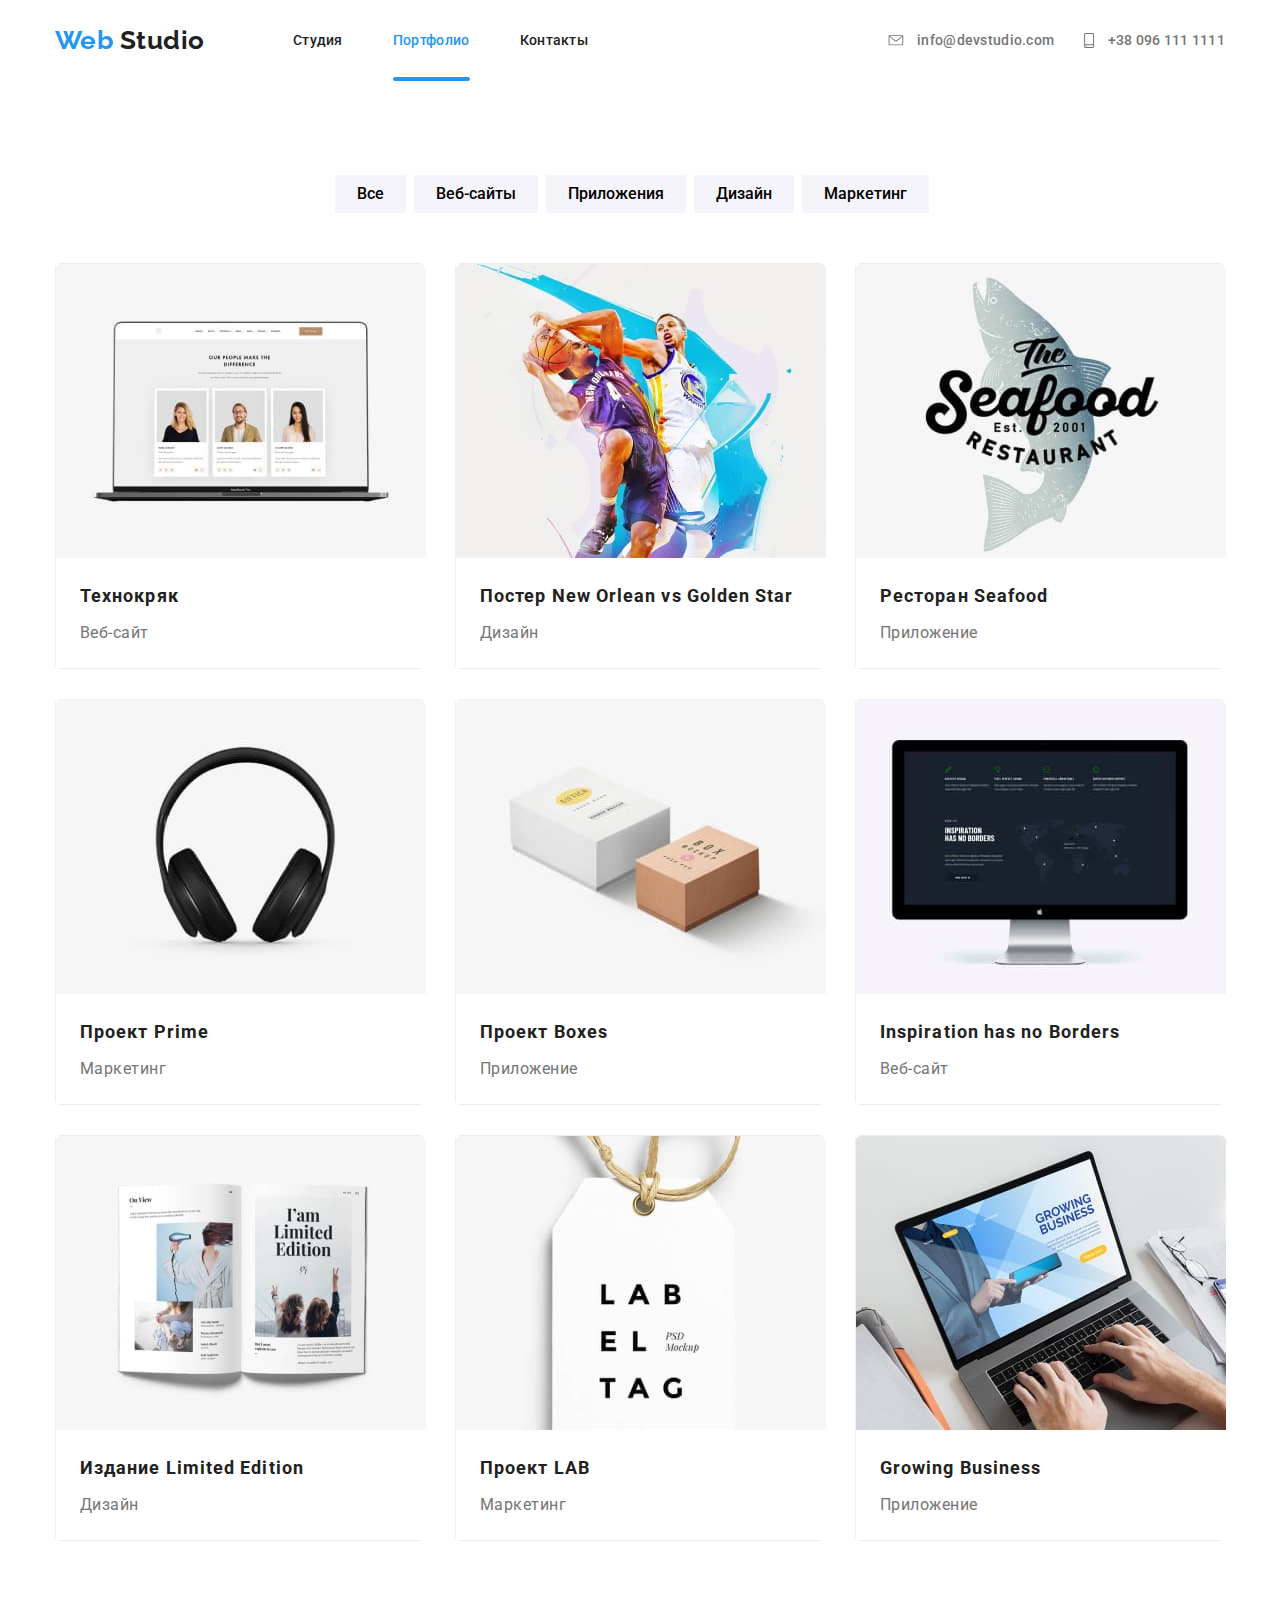
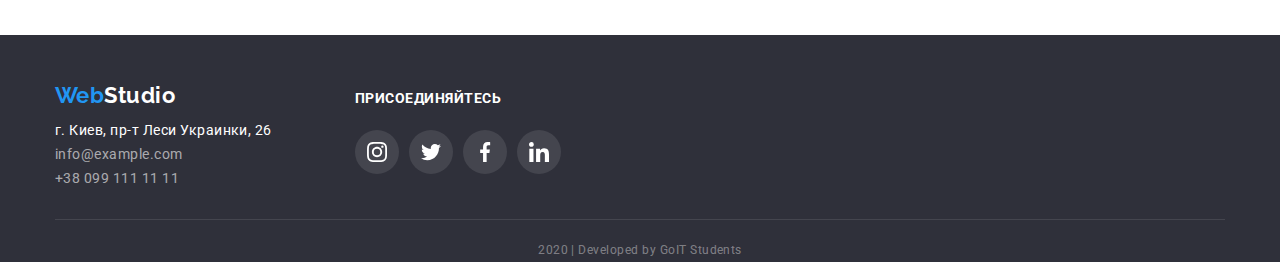
==== portfolio.html @ 840af83f "Create portfolio.html" ====
<!DOCTYPE html>
<html lang="ru">
  <head>
    <meta charset="UTF-8" />
    <meta name="viewport" content="width=device-width, initial-scale=1.0" />
    <title>Document</title>
    <link
      href="https://fonts.googleapis.com/css2?family=Raleway:wght@700&family=Roboto:wght@400;500;700;900&display=swap"
      rel="stylesheet"
    />
    <link
      rel="stylesheet"
      href="https://cdnjs.cloudflare.com/ajax/libs/modern-normalize/0.6.0/modern-normalize.min.css"
    />
    <link rel="stylesheet" href="./css/styles.css" />
  </head>

  <body>
    <!--Шапка проекту-->
    <header class="header">
      <div class="container">
        <div class="navigation">
          <nav class="navigation">
            <a href="" lang="en" class="logo"><span>Web</span> Studio</a>
            <ul class="site-nav">
              <li class="item">
                <a href="./index.html" class="link">Студия</a>
              </li>
              <li class="item">
                <a href="./portfolio.html" class="link current second"
                  >Портфолио
                </a>
              </li>
              <li class="item"><a href="" class="link">Контакты</a></li>
            </ul>
          </nav>
          <address class="address">
            <ul class="comunication">
              <li class="item">
                <a
                  class="link"
                  href="mailto:info@devstudio.com"
                  aria-label="электронная почта"
                  ><svg class="icon" width="16px" height="11px">
                    <use href="./images/symbol-defs.svg#icon-envelope"></use>
                  </svg>
                  info@devstudio.com
                </a>
              </li>
              <li class="item">
                <a
                  class="link"
                  href="tel:+380961111111"
                  aria-label="номер телефона"
                >
                  <svg class="icon" width="10px" height="15px">
                    <use href="./images/symbol-defs.svg#icon-smartphone"></use>
                  </svg>
                  +38 096 111 1111
                </a>
              </li>
            </ul>
          </address>
        </div>
      </div>
    </header>
    <main>
      <!--Фільтри-->
      <section class="filter">
        <div class="container">
          <h1 class="visually-hidden">Фильтры</h1>
          <ul class="filter-list">
            <li class="item"><button class="button">Все</button></li>
            <li class="item"><button class="button">Веб-сайты</button></li>
            <li class="item"><button class="button">Приложения</button></li>
            <li class="item"><button class="button">Дизайн</button></li>
            <li class="item"><button class="button">Маркетинг</button></li>
          </ul>

          <ul class="extended-list">
            <li class="item">
              <a class="link" href=""
                ><img
                  src="./images/imgtechno(1).jpg"
                  alt="ноутбук"
                  width="370"
                  height="294"
                />
                <div class="description">
                  <h2 class="header">Технокряк</h2>
                  <p class="text">Веб-сайт</p>
                </div>

                <p class="text-hover">
                  Технокряк это современная площадка распространения
                  коронавируса. Компании используют эту платформу для цифрового
                  шпионажа и атак на защищённые сервера конкурентов.
                </p></a
              >
            </li>
            <li class="item">
              <a class="link" href=""
                ><img
                  src="./images/imgposter(1).jpg"
                  alt="баскетболист"
                  width="370"
                  height="294"
                />
                <div class="description">
                  <h2 class="header">Постер New Orlean vs Golden Star</h2>
                  <p class="text">Дизайн</p>
                </div>
                <p class="text-hover">
                  Технокряк это современная площадка распространения
                  коронавируса. Компании используют эту платформу для цифрового
                  шпионажа и атак на защищённые сервера конкурентов.
                </p></a
              >
            </li>
            <li class="item">
              <a class="link" href=""
                ><img
                  src="./images/imgseafood(1).jpg"
                  alt="логотип ресторана"
                  width="370"
                  height="294"
                />
                <div class="description">
                  <h2 class="header">Ресторан Seafood</h2>
                  <p class="text">Приложение</p>
                </div>
                <p class="text-hover">
                  Технокряк это современная площадка распространения
                  коронавируса. Компании используют эту платформу для цифрового
                  шпионажа и атак на защищённые сервера конкурентов.
                </p></a
              >
            </li>
            <li class="item">
              <a class="link" href=""
                ><img
                  src="./images/imgproject(1).jpg"
                  alt="наушники"
                  width="370"
                  height="294"
                />
                <div class="description">
                  <h2 class="header">Проект Prime</h2>
                  <p class="text">Маркетинг</p>
                </div>
                <p class="text-hover">
                  Технокряк это современная площадка распространения
                  коронавируса. Компании используют эту платформу для цифрового
                  шпионажа и атак на защищённые сервера конкурентов.
                </p></a
              >
            </li>
            <li class="item">
              <a class="link" href=""
                ><img
                  src="./images/imgboxes(1).jpg"
                  alt="коробки"
                  width="370"
                  height="294"
                />
                <div class="description">
                  <h2 class="header">Проект Boxes</h2>
                  <p class="text">Приложение</p>
                </div>
                <p class="text-hover">
                  Технокряк это современная площадка распространения
                  коронавируса. Компании используют эту платформу для цифрового
                  шпионажа и атак на защищённые сервера конкурентов.
                </p></a
              >
            </li>
            <li class="item">
              <a class="link" href=""
                ><img
                  src="./images/imginspiration(1).jpg"
                  alt="монитор"
                  width="370"
                  height="294"
                />
                <div class="description">
                  <h2 class="header">Inspiration has no Borders</h2>
                  <p class="text">Веб-сайт</p>
                </div>
                <p class="text-hover">
                  Технокряк это современная площадка распространения
                  коронавируса. Компании используют эту платформу для цифрового
                  шпионажа и атак на защищённые сервера конкурентов.
                </p></a
              >
            </li>
            <li class="item">
              <a class="link" href=""
                ><img
                  src="./images/imgedition(1).jpg"
                  alt="издание"
                  width="370"
                  height="294"
                />
                <div class="description">
                  <h2 class="header">Издание Limited Edition</h2>
                  <p class="text">Дизайн</p>
                </div>
                <p class="text-hover">
                  Технокряк это современная площадка распространения
                  коронавируса. Компании используют эту платформу для цифрового
                  шпионажа и атак на защищённые сервера конкурентов.
                </p></a
              >
            </li>
            <li class="item">
              <a class="link" href=""
                ><img
                  src="./images/imglab(1).jpg"
                  alt="лейбл"
                  width="370"
                  height="294"
                />
                <div class="description">
                  <h2 class="header">Проект LAB</h2>
                  <p class="text">Маркетинг</p>
                </div>
                <p class="text-hover">
                  Технокряк это современная площадка распространения
                  коронавируса. Компании используют эту платформу для цифрового
                  шпионажа и атак на защищённые сервера конкурентов.
                </p></a
              >
            </li>
            <li class="item">
              <a class="link" href=""
                ><img
                  src="./images/imgbussines(1).jpg"
                  alt="работа за компьютером"
                  width="370"
                  height="294"
                />
                <div class="description">
                  <h2 class="header">Growing Business</h2>
                  <p class="text">Приложение</p>
                </div>
                <p class="text-hover">
                  Технокряк это современная площадка распространения
                  коронавируса. Компании используют эту платформу для цифрового
                  шпионажа и атак на защищённые сервера конкурентов.
                </p></a
              >
            </li>
          </ul>
        </div>
      </section>
    </main>
    <footer class="footer">
      <div class="container">
        <div class="footer-up">
          <a href="" lang="en" class="logo"><span>Web</span>Studio</a>
          <h2 class="footer-call">присоединяйтесь</h2>
        </div>
        <div class="footer-middle">
          <address class="address">
            г. Киев, пр-т Леси Украинки, 26
            <ul class="footer-nav">
              <li>
                <a href="mailto:info@example.com" class="footer-link"
                  >info@example.com</a
                >
              </li>
              <li>
                <a href="tell:+380991111111" class="footer-link"
                  >+38 099 111 11 11</a
                >
              </li>
            </ul>
          </address>

          <ul class="social-links">
            <li class="item">
              <a class="link" href="" aria-label="ссылка на инстаграм">
                <svg class="icon" width="20px" hight="20px">
                  <use href="./images/symbol-defs.svg#icon-instagram"></use>
                </svg>
              </a>
            </li>
            <li class="item">
              <a class="link" href="" aria-label="ссылка на твиттер">
                <svg class="icon" width="20px" hight="20px">
                  <use href="./images/symbol-defs.svg#icon-twitter"></use>
                </svg>
              </a>
            </li>
            <li class="item">
              <a class="link" href="" aria-label="ссылка на фейсбук">
                <svg class="icon" width="20px" hight="20px">
                  <use href="./images/symbol-defs.svg#icon-facebook"></use>
                </svg>
              </a>
            </li>
            <li class="item">
              <a class="link" href="" aria-label="ссылка на линкедин">
                <svg class="icon" width="20px" hight="20px">
                  <use href="./images/symbol-defs.svg#icon-linkedin"></use>
                </svg>
              </a>
            </li>
          </ul>
        </div>

        <p class="footer-developer">2020 | Developed by GoIT Students</p>
      </div>
    </footer>
  </body>
</html>
---- css/styles.css ----
/*Основний колір тексту #212121*/
/*Другорядний колір тексту #757575*/
/* білий колір #FFFFFF */
/* колір акценту #2196F3 */
/* колір футера тексту rgba(255, 255, 255, 0.6) */
/* Другорядний колір фону #F5F4FA*/
/* Колір фону футера #2F303A */
:root {
  --primery-text-color: #212121;
  --section-text-color: #757575;
  --accent-color: #2196f3;
  --primery-bcg-color: #ffffff;
  --footer-bcg-color: #2f303a;
}
html {
  box-sizing: border-box;
  line-height: 0;
}
*,
*::before,
*::after {
  box-sizing: inherit;
}
.container {
  width: 1200px;
  margin-left: auto;
  margin-right: auto;
  padding-left: 15px;
  padding-right: 15px;
}
body {
  background-color: var(--primery-bcg-color);
  color: var(--primery-text-color);

  font-family: Roboto, sans-serif;
  letter-spacing: 0.03em;
}
a {
  color: inherit;
  text-decoration: none;
  margin: 0;
  padding: 0;
  border: none;
  box-shadow: none;
}
ul {
  list-style: none;
  margin: 0;
  padding: 0;
}
img {
  height: auto;
}
.visually-hidden {
  position: absolute;
  width: 1px;
  height: 1px;
  border: 0;
  margin: -1px;
  padding: 0;
  clip: rect(0 0 0 0);
  overflow: hidden;
}
.header {
  position: relative;
}
.navigation {
  display: flex;
  align-items: center;
}
.logo {
  font-family: Raleway, sans-serif;
  font-weight: 700;
  font-size: 26px;
  line-height: 1.2;
  width: 153px;
  margin-right: 85px;
  padding-top: 25px;
  padding-bottom: 25px;
}
.logo span {
  color: var(--accent-color);
}
.navigation .address {
  font-style: normal;
  margin-left: auto;
}
.site-nav {
  font-weight: 500;
  font-size: 14px;
  line-height: 1.14;
  letter-spacing: 0.02em;

  display: flex;
}

.site-nav .item {
  margin-right: 50px;
}
.site-nav .item:last-child {
  margin-right: 0px;
}
.site-nav .link:hover,
.site-nav .link:focus {
  color: var(--accent-color);
}
.site-nav .link.current {
  color: var(--accent-color);
  display: flex;
  justify-content: center;
}
.link.current.first {
  width: 49px;
}
.link.current.second {
  width: 77px;
}
.site-nav .link.current::after {
  position: absolute;
  bottom: 0;
  display: block;
  background-repeat: no-repeat;
  content: "";
  height: 4px;
}
.first::after {
  width: 47px;
  background-image: url(./../images/hover1.svg);
}
.second::after {
  width: 77px;
  background-image: url(./../images/hover2.svg);
}

.comunication {
  color: var(--section-text-color);

  font-weight: 500;
  font-size: 14px;
  line-height: 1.14;
  letter-spacing: 0.02em;
  display: flex;
}
.comunication .item {
  margin-right: 30px;
}
.comunication .item:last-child {
  margin-right: 0px;
}

.comunication .link:hover,
.comunication .link:focus {
  color: var(--accent-color);
}
.comunication .icon {
  fill: currentColor;
  margin-right: 10px;
  vertical-align: middle;
}

h1,
h2,
h3 {
  margin: 0;
}
h2 {
  font-weight: 700;
  font-size: 36px;
  line-height: 1.17;
  text-align: center;
}
p {
  margin: 0;
}
.main {
  height: 600px;
  max-width: 1600px;
  margin-left: auto;
  margin-right: auto;
  padding-bottom: 94px;
  background-color: rgba(47, 48, 58, 0.8);
  background-image: linear-gradient(
      to right,
      rgba(47, 48, 58, 0.8),
      rgba(47, 48, 58, 0.8)
    ),
    url("../images/Header\ img\(1\).jpg");
}
.main-content {
  text-align: center;
  padding-top: 200px;
}
.main-title {
  color: #ffffff;

  font-weight: 900;
  font-size: 44px;
  line-height: 1.36;

  letter-spacing: 0.06em;
  text-transform: uppercase;
  height: 104px;

  margin-bottom: 46px;
}

.main-button {
  background-color: var(--accent-color);
  color: #ffffff;

  font-weight: 700;
  font-size: 16px;
  line-height: 1.88;

  letter-spacing: 0.06em;
  height: 50px;
  min-width: 200px;
  padding: 10px 32px;
  border-radius: 4px;
  border: 0;
}
.recipe-success {
  padding-top: 94px;
}
.recipe-success .list {
  display: flex;
  border-bottom-width: 1px;
  border-bottom-style: solid;
  border-bottom-color: #ececec;
  padding-bottom: 94px;
}
.recipe-success .item {
  width: 270px;
  margin-right: 30px;
}

.recipe-success .item:last-child {
  margin-right: 0px;
}
.recipe-success .button {
  height: 120px;
  background: #f5f4fa;
  border-radius: 4px;
  padding: 25px 100px;
}
.recipe-success .icon {
  width: 70px;
  height: 70px;
}

.recipe-success .header {
  font-weight: 700;
  font-size: 14px;
  line-height: 1.14;
  text-transform: uppercase;
  padding-top: 30px;
  margin-bottom: 10px;
}
.recipe-success .text {
  color: var(--section-text-color);

  font-size: 14px;
  line-height: 1.71;
}

.activity {
  padding-top: 94px;
  padding-bottom: 94px;
}
.activity-img {
}
.activity .title {
  margin-bottom: 50px;
}
.activity-list {
  display: flex;
}
.activity .item {
  position: relative;
  height: 294px;
  width: 370px;
  text-align: center;
  margin-right: 30px;
}
.activity .item:last-child {
  margin-right: 0;
}

.activity-text {
  position: absolute;
  bottom: 0;

  background: rgba(47, 48, 58, 0.8);
  color: #ffffff;

  font-weight: 700;
  font-size: 14px;
  line-height: 1.14;
  text-transform: uppercase;
  border-radius: 0px 0px 4px 4px;
  border: 0;
  width: 370px;
  height: 70px;
  padding-top: 27px;
  padding-bottom: 27px;
}
.command-player {
  background: #f5f4fa;
  padding-top: 94px;
  padding-bottom: 94px;
}
.command-player .list {
  margin-top: 50px;
  display: flex;
}

.command-player .item {
  margin-right: 30px;
  text-align: center;
  background-color: #ffffff;
  box-shadow: 0px 2px 1px rgba(0, 0, 0, 0.2), 0px 1px 1px rgba(0, 0, 0, 0.14),
    0px 1px 3px rgba(0, 0, 0, 0.12);
}
.command-player .item:last-child {
  margin-right: 0px;
}
.command-player .name {
  font-weight: 500;
  font-size: 16px;
  line-height: 1.19;

  margin-top: 30px;
  margin-bottom: 10px;
}
.command-player .text {
  color: var(--section-text-color);

  font-size: 16px;
  line-height: 1.19;
  padding-bottom: 16px;
}
.command-player .social-links {
  display: flex;
  width: 206px;
  margin-left: auto;
  margin-right: auto;

  padding-bottom: 24px;
}
.command-player .social-links .item {
  margin-left: auto;
  margin-right: auto;
  box-shadow: none;
}

.command-player .social-links .link {
  display: inline-block;
  width: 44px;
  height: 44px;
  margin-right: 10px;
  padding-top: 12px;
  fill: #afb1b8;
}
.command-player .social-links .link:hover,
.command-player .social-links .link:focus {
  background-color: var(--accent-color);
  border-radius: 50%;
  fill: #ffffff;
}

.command-player .social-links .icon {
  height: 20px;
}

.clients {
  margin-top: 94px;
  margin-bottom: 94px;
}
.clients .header {
  margin-bottom: 50px;
}
.clients-list {
  display: flex;
}
.clients-list .item {
  margin-right: 30px;
}

.clients-list .item:last-child {
  margin-right: 0;
}
.clients-list .link {
  display: flex;
  justify-content: center;
  align-items: center;

  border: 1px solid #afb1b8;
  border-radius: 4px;
  width: 175px;
  height: 90px;
  fill: #afb1b8;
}
.clients-list .link:hover,
.clients-list .link:focus {
  border-color: var(--accent-color);
  fill: var(--accent-color);
}

footer {
  background-color: var(--footer-bcg-color);
  color: #ffffff;

  font-size: 14px;
  line-height: 1.7;
}
.footer-up {
  display: flex;
}
.footer-middle {
  display: flex;
}
.footer .logo {
  font-size: 22px;
  line-height: 1.18;
  width: 129px;
  margin-right: 171px;

  padding-top: 48px;
  padding-bottom: 0;
}
.footer > span {
  color: var(--accent-color);
}

.footer .address {
  font-style: normal;

  width: 231px;
  padding-top: 10px;
  margin-bottom: 28px;
}
.footer-nav {
  color: rgba(255, 255, 255, 0.6);
}

.footer .social-links {
  display: flex;
  margin-top: 21px;
  margin-left: 69px;
  width: 206px;
}

.footer .social-links .item {
  margin-right: 10px;
}
.footer .social-links .item:last-child {
  margin-right: 0;
}
.footer .social-links .link {
  display: flex;
  justify-content: center;

  background: rgba(255, 255, 255, 0.1);
  border-radius: 50%;
  width: 44px;
  height: 44px;
  fill: #ffffff;
}
.footer .social-links .link:hover,
.footer .social-links .link:focus {
  background: var(--accent-color);
}

.footer-call {
  font-size: 14px;
  line-height: 1.14;
  text-transform: uppercase;
  padding-top: 56px;
}

.footer-developer {
  color: rgba(255, 255, 255, 0.4);

  font-size: 12px;
  line-height: 2;
  text-align: center;
  padding-top: 18px;
  border-top-width: 1px;
  border-top-style: solid;
  border-top-color: rgba(255, 255, 255, 0.1);
}
.filter {
  padding-top: 94px;
  padding-bottom: 94px;
}
.filter-list {
  display: flex;
  width: 611px;
  margin-left: auto;
  margin-right: auto;
  padding-bottom: 50px;
}
.filter-list .item {
  margin-right: 8px;
}
.filter-list .item:last-child {
  margin-right: 0;
}

.filter .button {
  background-color: #f5f4fa;
  height: 38px;

  font-family: Roboto, sans-serif;
  font-weight: 500;
  font-size: 16px;
  line-height: 1.62;
  text-align: center;
  border: 0;

  padding: 6px 22px;
}
.filter .button:hover,
.filter .button:focus {
  background-color: var(--accent-color);
  color: #ffffff;
}

.extended-list {
  display: flex;

  flex-wrap: wrap;
}
.extended-list .item {
  width: 370px;
  margin-right: 30px;
  margin-bottom: 30px;
}
.extended-list .item:nth-child(3n) {
  margin-right: 0;
}
.extended-list .item:nth-last-child(-n + 3) {
  margin-bottom: 0;
}
.extended-list .link {
  display: block;
  width: 370px;
  border: 1px solid #eeeeee;
  border-radius: 5px;
}
.extended-list .link:hover {
  box-shadow: 1px 4px 6px rgba(0, 0, 0, 0.16), 0px 4px 4px rgba(0, 0, 0, 0.06),
    0px 1px 1px rgba(0, 0, 0, 0.12);
}
.extended-list .link:focus {
  box-shadow: 1px 4px 6px rgba(0, 0, 0, 0.16), 0px 4px 4px rgba(0, 0, 0, 0.06),
    0px 1px 1px rgba(0, 0, 0, 0.12);
}
.extended-list .description {
  width: 370px;
  background-color: #ffffff;
}

.filter .header {
  font-weight: 700;
  font-size: 18px;
  line-height: 2;
  letter-spacing: 0.06em;
  text-align: left;
  padding-top: 20px;
  padding-left: 24px;
  margin-bottom: 4px;
}
.filter .text {
  color: var(--section-text-color);

  font-size: 16px;
  line-height: 1.88;
  padding-bottom: 20px;
  padding-left: 24px;
}

.filter .text-hover {
  background-color: var(--accent-color);
  color: #ffffff;

  font-size: 18px;
  line-height: 1.56;
  display: none;
}
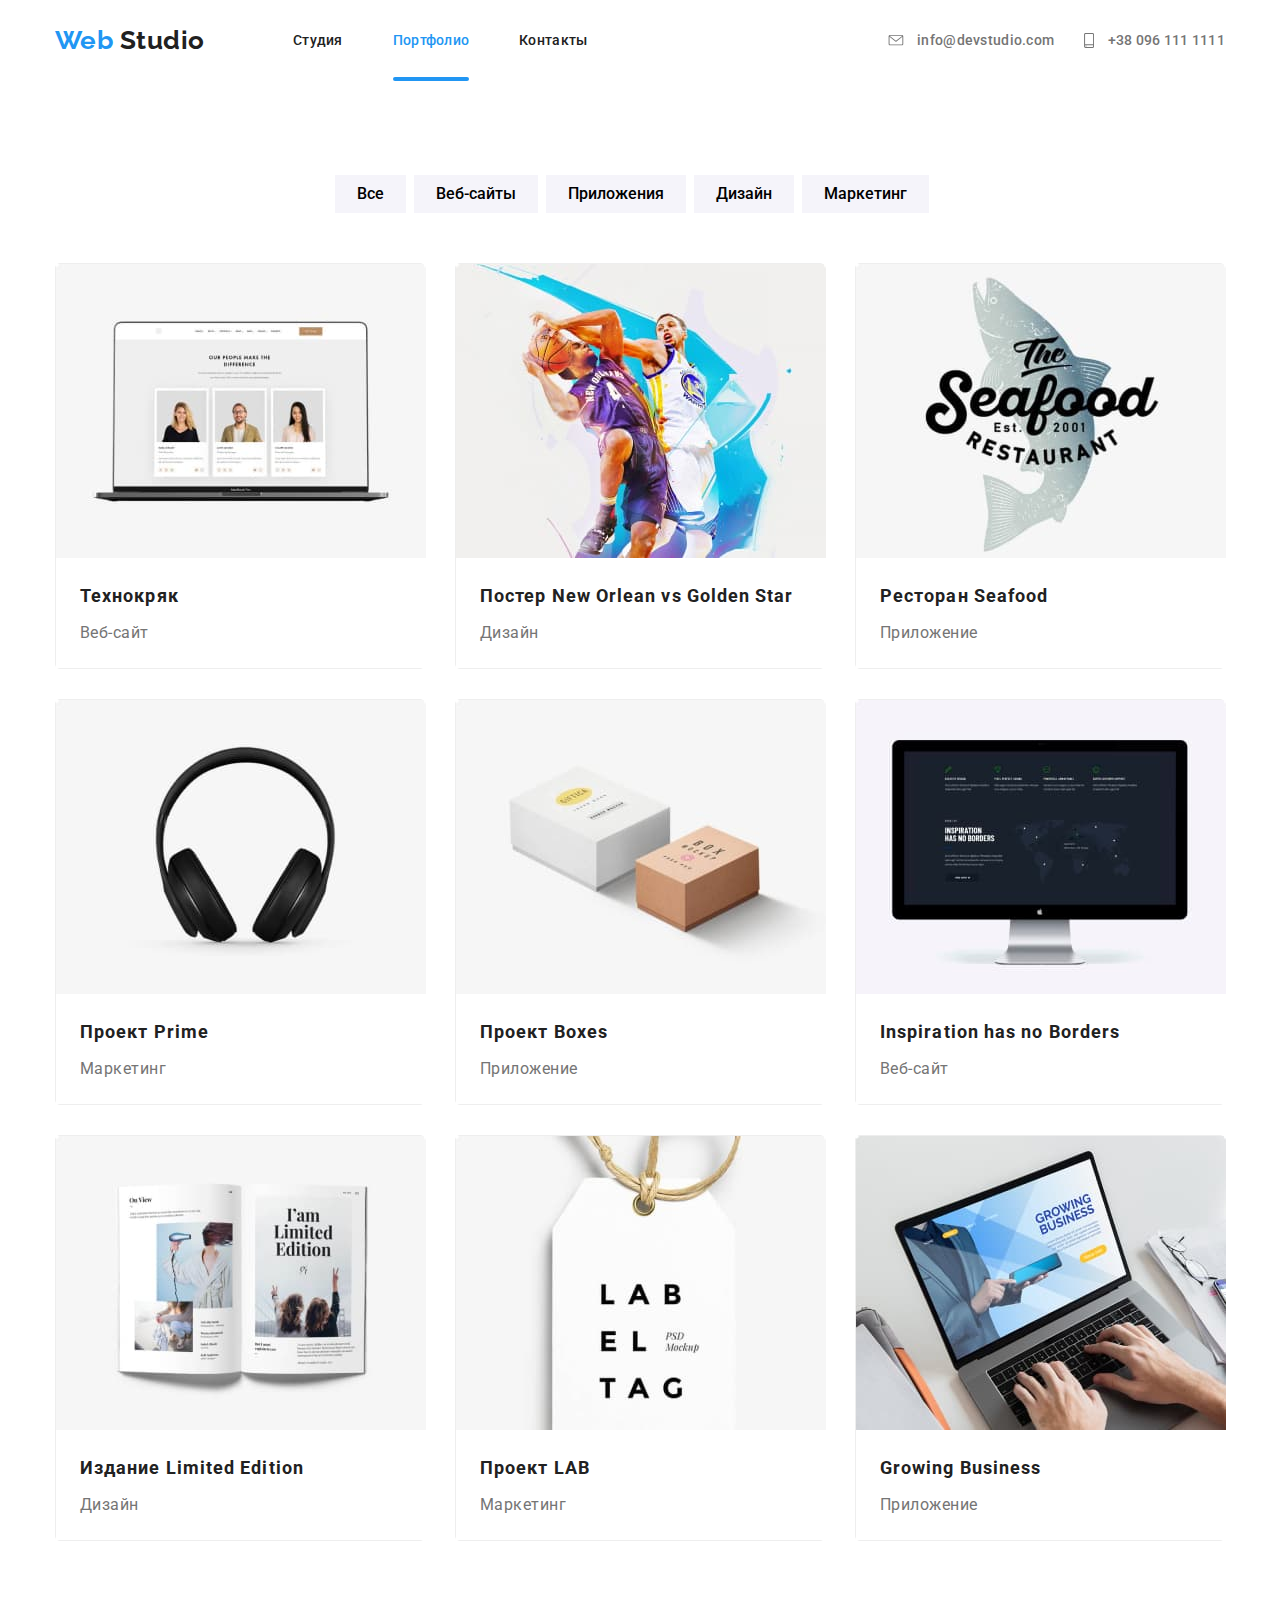
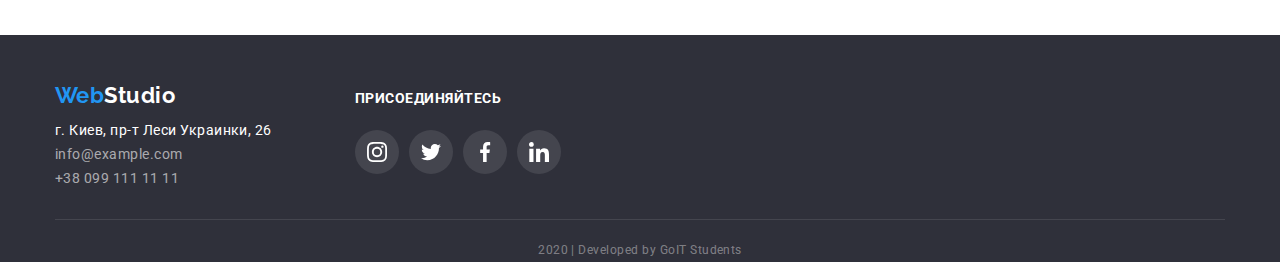
==== commit bf0b345e: "Update portfolio.html" ====
--- a/portfolio.html
+++ b/portfolio.html
@@ -27,9 +27,7 @@
                 <a href="./index.html" class="link">Студия</a>
               </li>
               <li class="item">
-                <a href="./portfolio.html" class="link current second"
-                  >Портфолио
-                </a>
+                <a href="./portfolio.html" class="link current">Портфолио </a>
               </li>
               <li class="item"><a href="" class="link">Контакты</a></li>
             </ul>
@@ -79,176 +77,193 @@
 
           <ul class="extended-list">
             <li class="item">
-              <a class="link" href=""
-                ><img
-                  src="./images/imgtechno(1).jpg"
-                  alt="ноутбук"
-                  width="370"
-                  height="294"
-                />
+              <a class="link" href="">
+                <div class="thumb">
+                  <img
+                    src="./images/imgtechno(1).jpg"
+                    alt="ноутбук"
+                    width="370"
+                    height="294"
+                  />
+                  <p class="text-hover">
+                    Технокряк это современная площадка распространения
+                    коронавируса. Компании используют эту платформу для
+                    цифрового шпионажа и атак на защищённые сервера конкурентов.
+                  </p>
+                </div>
                 <div class="description">
                   <h2 class="header">Технокряк</h2>
                   <p class="text">Веб-сайт</p>
                 </div>
-
-                <p class="text-hover">
-                  Технокряк это современная площадка распространения
-                  коронавируса. Компании используют эту платформу для цифрового
-                  шпионажа и атак на защищённые сервера конкурентов.
-                </p></a
-              >
-            </li>
-            <li class="item">
-              <a class="link" href=""
-                ><img
-                  src="./images/imgposter(1).jpg"
-                  alt="баскетболист"
-                  width="370"
-                  height="294"
-                />
+              </a>
+            </li>
+            <li class="item">
+              <a class="link" href="">
+                <div class="thumb">
+                  <img
+                    src="./images/imgposter(1).jpg"
+                    alt="баскетболист"
+                    width="370"
+                    height="294"
+                  />
+                  <p class="text-hover">
+                    Технокряк это современная площадка распространения
+                    коронавируса. Компании используют эту платформу для
+                    цифрового шпионажа и атак на защищённые сервера конкурентов.
+                  </p>
+                </div>
                 <div class="description">
                   <h2 class="header">Постер New Orlean vs Golden Star</h2>
                   <p class="text">Дизайн</p>
                 </div>
-                <p class="text-hover">
-                  Технокряк это современная площадка распространения
-                  коронавируса. Компании используют эту платформу для цифрового
-                  шпионажа и атак на защищённые сервера конкурентов.
-                </p></a
-              >
-            </li>
-            <li class="item">
-              <a class="link" href=""
-                ><img
-                  src="./images/imgseafood(1).jpg"
-                  alt="логотип ресторана"
-                  width="370"
-                  height="294"
-                />
+              </a>
+            </li>
+            <li class="item">
+              <a class="link" href="">
+                <div class="thumb">
+                  <img
+                    src="./images/imgseafood(1).jpg"
+                    alt="логотип ресторана"
+                    width="370"
+                    height="294"
+                  />
+                  <p class="text-hover">
+                    Технокряк это современная площадка распространения
+                    коронавируса. Компании используют эту платформу для
+                    цифрового шпионажа и атак на защищённые сервера конкурентов.
+                  </p>
+                </div>
                 <div class="description">
                   <h2 class="header">Ресторан Seafood</h2>
                   <p class="text">Приложение</p>
                 </div>
-                <p class="text-hover">
-                  Технокряк это современная площадка распространения
-                  коронавируса. Компании используют эту платформу для цифрового
-                  шпионажа и атак на защищённые сервера конкурентов.
-                </p></a
-              >
-            </li>
-            <li class="item">
-              <a class="link" href=""
-                ><img
-                  src="./images/imgproject(1).jpg"
-                  alt="наушники"
-                  width="370"
-                  height="294"
-                />
+              </a>
+            </li>
+            <li class="item">
+              <a class="link" href="">
+                <div class="thumb">
+                  <img
+                    src="./images/imgproject(1).jpg"
+                    alt="наушники"
+                    width="370"
+                    height="294"
+                  />
+                  <p class="text-hover">
+                    Технокряк это современная площадка распространения
+                    коронавируса. Компании используют эту платформу для
+                    цифрового шпионажа и атак на защищённые сервера конкурентов.
+                  </p>
+                </div>
                 <div class="description">
                   <h2 class="header">Проект Prime</h2>
                   <p class="text">Маркетинг</p>
                 </div>
-                <p class="text-hover">
-                  Технокряк это современная площадка распространения
-                  коронавируса. Компании используют эту платформу для цифрового
-                  шпионажа и атак на защищённые сервера конкурентов.
-                </p></a
-              >
-            </li>
-            <li class="item">
-              <a class="link" href=""
-                ><img
-                  src="./images/imgboxes(1).jpg"
-                  alt="коробки"
-                  width="370"
-                  height="294"
-                />
+              </a>
+            </li>
+            <li class="item">
+              <a class="link" href="">
+                <div class="thumb">
+                  <img
+                    src="./images/imgboxes(1).jpg"
+                    alt="коробки"
+                    width="370"
+                    height="294"
+                  />
+                  <p class="text-hover">
+                    Технокряк это современная площадка распространения
+                    коронавируса. Компании используют эту платформу для
+                    цифрового шпионажа и атак на защищённые сервера конкурентов.
+                  </p>
+                </div>
                 <div class="description">
                   <h2 class="header">Проект Boxes</h2>
                   <p class="text">Приложение</p>
                 </div>
-                <p class="text-hover">
-                  Технокряк это современная площадка распространения
-                  коронавируса. Компании используют эту платформу для цифрового
-                  шпионажа и атак на защищённые сервера конкурентов.
-                </p></a
-              >
-            </li>
-            <li class="item">
-              <a class="link" href=""
-                ><img
-                  src="./images/imginspiration(1).jpg"
-                  alt="монитор"
-                  width="370"
-                  height="294"
-                />
+              </a>
+            </li>
+            <li class="item">
+              <a class="link" href="">
+                <div class="thumb">
+                  <img
+                    src="./images/imginspiration(1).jpg"
+                    alt="монитор"
+                    width="370"
+                    height="294"
+                  />
+                  <p class="text-hover">
+                    Технокряк это современная площадка распространения
+                    коронавируса. Компании используют эту платформу для
+                    цифрового шпионажа и атак на защищённые сервера конкурентов.
+                  </p>
+                </div>
                 <div class="description">
                   <h2 class="header">Inspiration has no Borders</h2>
                   <p class="text">Веб-сайт</p>
                 </div>
-                <p class="text-hover">
-                  Технокряк это современная площадка распространения
-                  коронавируса. Компании используют эту платформу для цифрового
-                  шпионажа и атак на защищённые сервера конкурентов.
-                </p></a
-              >
-            </li>
-            <li class="item">
-              <a class="link" href=""
-                ><img
-                  src="./images/imgedition(1).jpg"
-                  alt="издание"
-                  width="370"
-                  height="294"
-                />
+              </a>
+            </li>
+            <li class="item">
+              <a class="link" href="">
+                <div class="thumb">
+                  <img
+                    src="./images/imgedition(1).jpg"
+                    alt="издание"
+                    width="370"
+                    height="294"
+                  />
+                  <p class="text-hover">
+                    Технокряк это современная площадка распространения
+                    коронавируса. Компании используют эту платформу для
+                    цифрового шпионажа и атак на защищённые сервера конкурентов.
+                  </p>
+                </div>
                 <div class="description">
                   <h2 class="header">Издание Limited Edition</h2>
                   <p class="text">Дизайн</p>
                 </div>
-                <p class="text-hover">
-                  Технокряк это современная площадка распространения
-                  коронавируса. Компании используют эту платформу для цифрового
-                  шпионажа и атак на защищённые сервера конкурентов.
-                </p></a
-              >
-            </li>
-            <li class="item">
-              <a class="link" href=""
-                ><img
-                  src="./images/imglab(1).jpg"
-                  alt="лейбл"
-                  width="370"
-                  height="294"
-                />
+              </a>
+            </li>
+            <li class="item">
+              <a class="link" href="">
+                <div class="thumb">
+                  <img
+                    src="./images/imglab(1).jpg"
+                    alt="лейбл"
+                    width="370"
+                    height="294"
+                  />
+                  <p class="text-hover">
+                    Технокряк это современная площадка распространения
+                    коронавируса. Компании используют эту платформу для
+                    цифрового шпионажа и атак на защищённые сервера конкурентов.
+                  </p>
+                </div>
                 <div class="description">
                   <h2 class="header">Проект LAB</h2>
                   <p class="text">Маркетинг</p>
                 </div>
-                <p class="text-hover">
-                  Технокряк это современная площадка распространения
-                  коронавируса. Компании используют эту платформу для цифрового
-                  шпионажа и атак на защищённые сервера конкурентов.
-                </p></a
-              >
-            </li>
-            <li class="item">
-              <a class="link" href=""
-                ><img
-                  src="./images/imgbussines(1).jpg"
-                  alt="работа за компьютером"
-                  width="370"
-                  height="294"
-                />
+              </a>
+            </li>
+            <li class="item">
+              <a class="link" href="">
+                <div class="thumb">
+                  <img
+                    src="./images/imgbussines(1).jpg"
+                    alt="работа за компьютером"
+                    width="370"
+                    height="294"
+                  />
+                  <p class="text-hover">
+                    Технокряк это современная площадка распространения
+                    коронавируса. Компании используют эту платформу для
+                    цифрового шпионажа и атак на защищённые сервера конкурентов.
+                  </p>
+                </div>
                 <div class="description">
                   <h2 class="header">Growing Business</h2>
                   <p class="text">Приложение</p>
                 </div>
-                <p class="text-hover">
-                  Технокряк это современная площадка распространения
-                  коронавируса. Компании используют эту платформу для цифрового
-                  шпионажа и атак на защищённые сервера конкурентов.
-                </p></a
-              >
+              </a>
             </li>
           </ul>
         </div>
--- a/css/styles.css
+++ b/css/styles.css
@@ -61,9 +61,7 @@
   clip: rect(0 0 0 0);
   overflow: hidden;
 }
-.header {
-  position: relative;
-}
+
 .navigation {
   display: flex;
   align-items: center;
@@ -90,8 +88,10 @@
   font-size: 14px;
   line-height: 1.14;
   letter-spacing: 0.02em;
-
-  display: flex;
+  height: 80px;
+  display: flex;
+  padding-top: 32px;
+  padding-bottom: 32px;
 }
 
 .site-nav .item {
@@ -99,37 +99,35 @@
 }
 .site-nav .item:last-child {
   margin-right: 0px;
+}
+.site-nav .link {
+  transition-property: color;
+  transition-duration: 250ms;
+  transition-timing-function: cubic-bezier(0.4, 0, 0.2, 1);
 }
 .site-nav .link:hover,
 .site-nav .link:focus {
   color: var(--accent-color);
 }
-.site-nav .link.current {
+.link.current {
+  position: relative;
   color: var(--accent-color);
-  display: flex;
-  justify-content: center;
-}
-.link.current.first {
-  width: 49px;
-}
-.link.current.second {
-  width: 77px;
-}
-.site-nav .link.current::after {
+  display: inline-flex;
+  align-items: flex-start;
+  height: 48px;
+}
+
+.link.current::after {
+  display: inline-block;
   position: absolute;
+  content: "";
+  left: 0;
   bottom: 0;
-  display: block;
-  background-repeat: no-repeat;
-  content: "";
+  width: 100%;
   height: 4px;
-}
-.first::after {
-  width: 47px;
-  background-image: url(./../images/hover1.svg);
-}
-.second::after {
-  width: 77px;
-  background-image: url(./../images/hover2.svg);
+
+  background-color: var(--accent-color);
+  border-radius: 2px;
 }
 
 .comunication {
@@ -146,6 +144,11 @@
 }
 .comunication .item:last-child {
   margin-right: 0px;
+}
+.comunication .link {
+  transition-property: color;
+  transition-duration: 250ms;
+  transition-timing-function: cubic-bezier(0.4, 0, 0.2, 1);
 }
 
 .comunication .link:hover,
@@ -360,6 +363,9 @@
   margin-right: 10px;
   padding-top: 12px;
   fill: #afb1b8;
+  transition-property: background-color border-radius fill;
+  transition-duration: 250ms;
+  transition-timing-function: cubic-bezier(0.4, 0, 0.2, 1);
 }
 .command-player .social-links .link:hover,
 .command-player .social-links .link:focus {
@@ -399,6 +405,9 @@
   width: 175px;
   height: 90px;
   fill: #afb1b8;
+  transition-property: border-color fill;
+  transition-duration: 250ms;
+  transition-timing-function: cubic-bezier(0.4, 0, 0.2, 1);
 }
 .clients-list .link:hover,
 .clients-list .link:focus {
@@ -465,6 +474,9 @@
   width: 44px;
   height: 44px;
   fill: #ffffff;
+  transition-property: background-color;
+  transition-duration: 250ms;
+  transition-timing-function: cubic-bezier(0.4, 0, 0.2, 1);
 }
 .footer .social-links .link:hover,
 .footer .social-links .link:focus {
@@ -517,8 +529,10 @@
   line-height: 1.62;
   text-align: center;
   border: 0;
-
   padding: 6px 22px;
+  transition-property: background-color color;
+  transition-duration: 250ms;
+  transition-timing-function: cubic-bezier(0.4, 0, 0.2, 1);
 }
 .filter .button:hover,
 .filter .button:focus {
@@ -547,15 +561,41 @@
   width: 370px;
   border: 1px solid #eeeeee;
   border-radius: 5px;
-}
-.extended-list .link:hover {
-  box-shadow: 1px 4px 6px rgba(0, 0, 0, 0.16), 0px 4px 4px rgba(0, 0, 0, 0.06),
-    0px 1px 1px rgba(0, 0, 0, 0.12);
-}
+  transition-property: box-shadow;
+  transition-duration: 250ms;
+  transition-timing-function: cubic-bezier(0.4, 0, 0.2, 1);
+}
+.extended-list .link:hover,
 .extended-list .link:focus {
   box-shadow: 1px 4px 6px rgba(0, 0, 0, 0.16), 0px 4px 4px rgba(0, 0, 0, 0.06),
     0px 1px 1px rgba(0, 0, 0, 0.12);
 }
+.thumb {
+  position: relative;
+  width: 370px;
+  height: 294px;
+  overflow: hidden;
+}
+.thumb:hover::before {
+  transform: translateY(0);
+}
+.thumb::before {
+  position: absolute;
+  display: inline-block;
+  content: "";
+  width: 100%;
+  height: 100%;
+  background-color: rgba(33, 150, 243, 0.9);
+  opacity: 0;
+  transform: translateY(100%);
+  transition-property: opacity;
+  transition-duration: 250ms;
+  transition-timing-function: cubic-bezier(0.4, 0, 0.2, 1);
+}
+.thumb:hover::before {
+  opacity: 1;
+}
+
 .extended-list .description {
   width: 370px;
   background-color: #ffffff;
@@ -580,11 +620,23 @@
   padding-left: 24px;
 }
 
-.filter .text-hover {
-  background-color: var(--accent-color);
+.thumb .text-hover {
+  position: absolute;
+
+  top: 50%;
+  left: 50%;
+  transform: translate(-50%, -50%);
   color: #ffffff;
+  width: 322px;
+  height: 168px;
 
   font-size: 18px;
   line-height: 1.56;
-  display: none;
-}
+  opacity: 0;
+  transition-property: opacity;
+  transition-duration: 250ms;
+  transition-timing-function: cubic-bezier(0.4, 0, 0.2, 1);
+}
+.thumb .text-hover:hover {
+  opacity: 1;
+}
